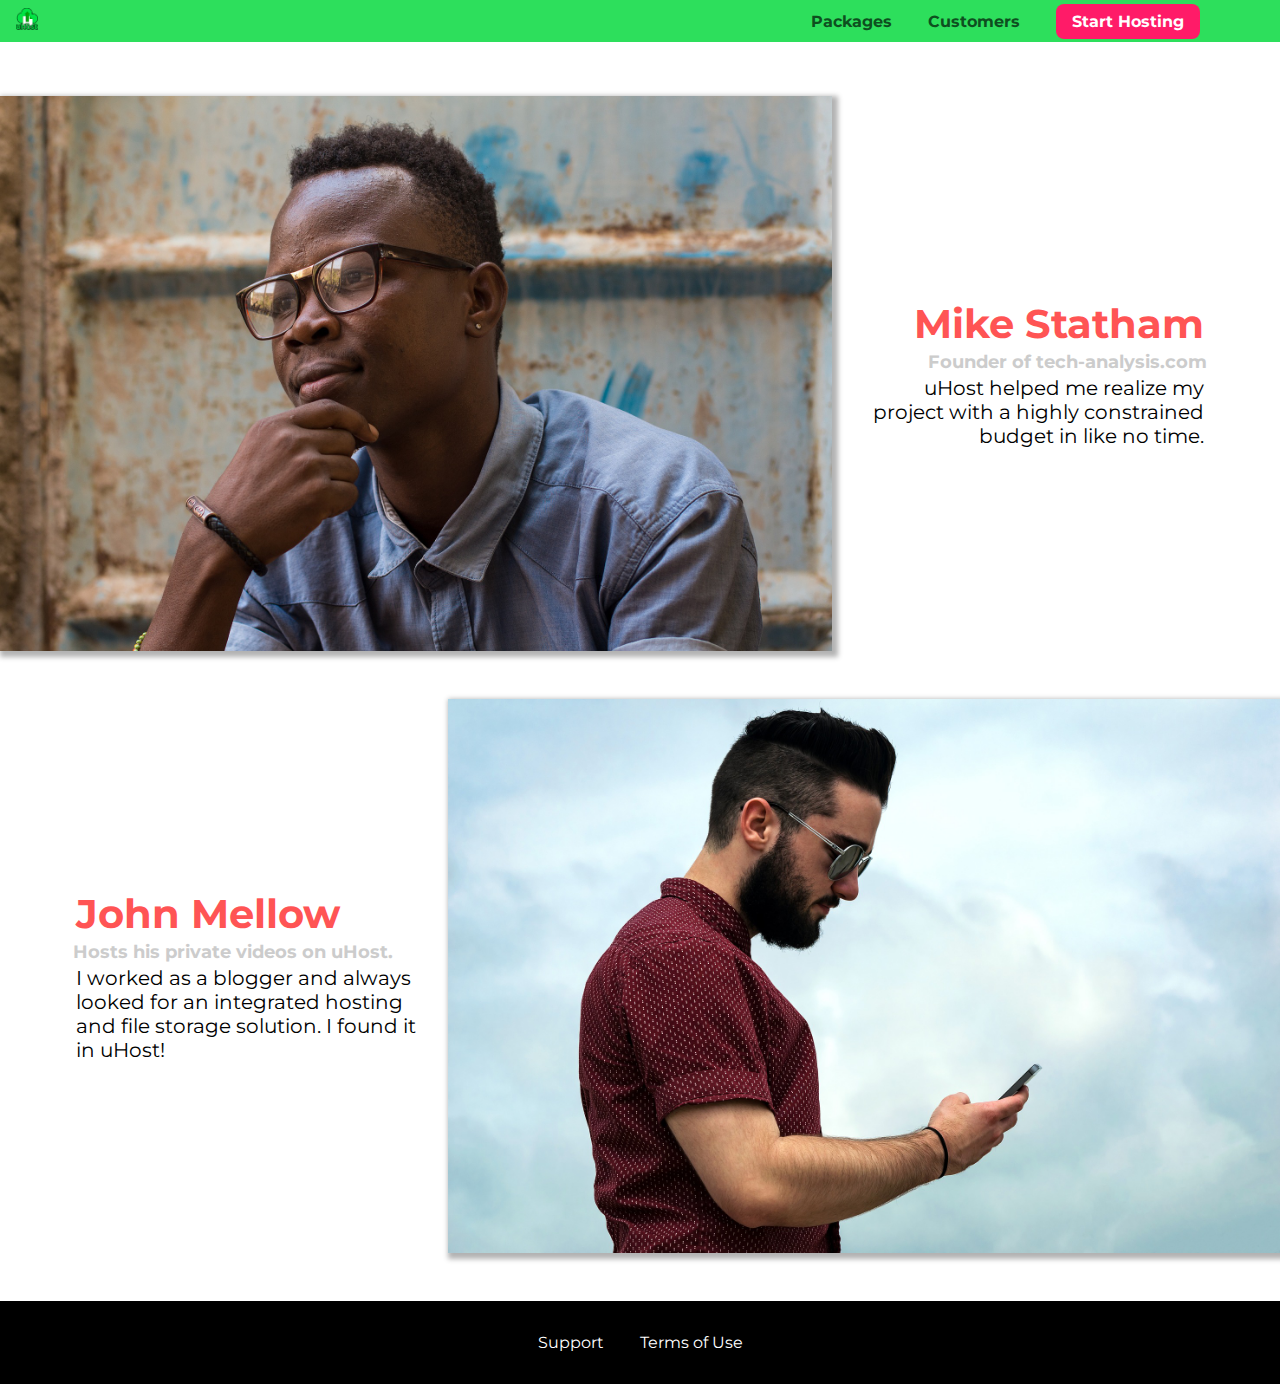
==== customers/index.html @ cd79479f "committing changes" ====
<!DOCTYPE html>
<html lang="en">

<head>
    <meta charset="UTF-8">
    <meta name="viewport" content="width=device-width, initial-scale=1.0">
    <meta http-equiv="X-UA-Compatible" content="ie=edge">
    <title>uHost Customers</title>
    <link rel="shortcut icon" href="../favicon.png">
    <link href="https://fonts.googleapis.com/css?family=Anton|Montserrat:400,700" rel="stylesheet">
    <link rel="stylesheet" href="../shared.css">
    <link rel="stylesheet" href="customers.css">
</head>

<body>
    <header class="main-header">
        <div>
            <a href="../index.html" class="main-header__brand">
                <img src="../img/uhost-icon.png" alt="uHost - Your favorite hosting company">
            </a>
        </div>
        <nav class="main-nav">
            <ul class="main-nav__items">
                <li class="main-nav__item">
                    <a href="../pack/index.html">Packages</a>
                </li>
                <li class="main-nav__item">
                    <a href="../index.html">Customers</a>
                </li>
                <li class="main-nav__item main-nav__item--cta">
                    <a href="start-hosting/index.html">Start Hosting</a>
                </li>
            </ul>
        </nav>
    </header>
    <main>
        <div>
            <div class="testimonial" id="customer-1">
                <div class="testimonial__image-container">
                    <img src="../img/customer-1.jpg" alt="Mike Statham - Customer" class="testimonial__image">
                </div>
                <div class="testimonial__info">
                    <h1 class="testimonial__name">Mike Statham</h1>
                    <h2 class="testimonial__subtitle">Founder of
                        <a href="tech-analysis.com">tech-analysis.com</a>
                    </h2>
                    <p class="testimonial__text">uHost helped me realize my project with a highly constrained budget in like no time.</p>
                </div>
            </div>
            <div class="testimonial" id="customer-2">

                <div class="testimonial__info">
                    <h1 class="testimonial__name">John Mellow</h1>
                    <h2 class="testimonial__subtitle">Hosts his private videos on uHost.
                    </h2>
                    <p class="testimonial__text">I worked as a blogger and always looked for an integrated hosting and file storage solution. I found
                        it in uHost!
                    </p>
                </div>
                <div class="testimonial__image-container">
                    <img src="../img/customer-2.jpg" alt="John Mellow - Customer" class="testimonial__image">
                </div>
            </div>
        </div>
    </main>
    <footer class="main-footer">
        <nav>
            <ul class="main-footer__links">
                <li class="main-footer__link">
                    <a href="#">Support</a>
                </li>
                <li class="main-footer__link">
                    <a href="#">Terms of Use</a>
                </li>
            </ul>
        </nav>
    </footer>
</body>

</html>
---- shared.css ----
* {
  box-sizing: border-box;
}

body {
  font-family: 'Montserrat', sans-serif;
  margin: 0;
}

.main-header {
  width: 100%;
  position: fixed;
  top: 0;
  left: 0;
  background: #2ddf5c;
  padding: 8px 16px;
  z-index: 1;
}

.main-header > div {
  display: inline-block;
  vertical-align: middle;
}

.main-header__brand {
  color: #0e4f1f;
  text-decoration: none;
  font-weight: bold;
  font-size: 22px;
  height: 22px;
  display: inline-block;
}
.main-header__brand img{
  height: 100%;
}

.main-nav {
  display: inline-block;
  text-align: right;
  width: calc(100% - 74px);
  vertical-align: middle;
}

.main-nav__items {
  margin: 0;
  padding: 0;
  list-style: none;
}

.main-nav__item {
  display: inline-block;
  margin: 0 16px;
}

.main-nav__item a {
  text-decoration: none;
  color: #0e4f1f;
  font-weight: bold;
  padding: 3px 0;
}

.main-nav__item a:hover,
.main-nav__item a:active {
  color: white;
  border-bottom: 5px solid white;
}

.main-nav__item--cta a {
  color: white;
  background: #ff1b68;
  padding: 8px 16px;
  border-radius: 8px;
}

.main-nav__item--cta a:hover,
.main-nav__item--cta a:active {
  color: #ff1b68;
  background: white;
  border: none;
}

.main-footer {
  background: black;
  padding: 32px;
  margin-top: 48px;
}

.main-footer__links {
  list-style: none;
  margin: 0;
  padding: 0;
  text-align: center;
}

.main-footer__link {
  display: inline-block;
  margin: 0 16px;
}

.main-footer__link a {
  color: white;
  text-decoration: none;
}

.main-footer__link a:hover,
.main-footer__link a:active {
  color: #ccc;
}

.button {
  background: #0e4f1f;
  color: white;
  font: inherit;
  border: 1.5px solid #0e4f1f;
  padding: 8px;
  border-radius: 8px;
  font-weight: bold;
  cursor: pointer;
}

.button:hover,
.button:active {
  background: white;
  color: #0e4f1f;
}

.button:focus {
  outline: none;
}
---- customers/customers.css ----
.testimonial {
    font-size: 20px;
    margin: 48px 0;
  }
  
  .testimonial__list {
    width: 80%;
    margin: auto;
  }
  
  .testimonial:first-of-type {
    margin-top: 96px;
  }
.testimonial__image-container{
    width: 65%;
    display: inline-block;
    vertical-align: middle;
    box-shadow: 3px 3px 5px 3px rgba(0,0,0,0.3);
}
.testimonial__image{
    width: 100%;
    vertical-align: top;
}

 .testimonial__info {
    text-align: right;
    padding: 14px;
    display: inline-block;
    vertical-align: middle;
    width: 30%;
  }
  
  #customer-2.testimonial {
    text-align: right;
  }
  
  #customer-2 .testimonial__info {
    text-align: left;
  }
  
  .testimonial__name {
    margin: 3px;
    color: #ff5454;
  }
  
  .testimonial__subtitle {
    margin: 0;
    font-size: 18px;
    color: #ccc;
  }
  
  .testimonial__subtitle a {
    color: inherit;
    text-decoration: none;
  }
  
  .testimonial__subtitle a:hover,
  .testimonial__subtitle a:active {
    color: #7a7a7a;
  }
  
  .testimonial__text {
    margin: 3px;
  }
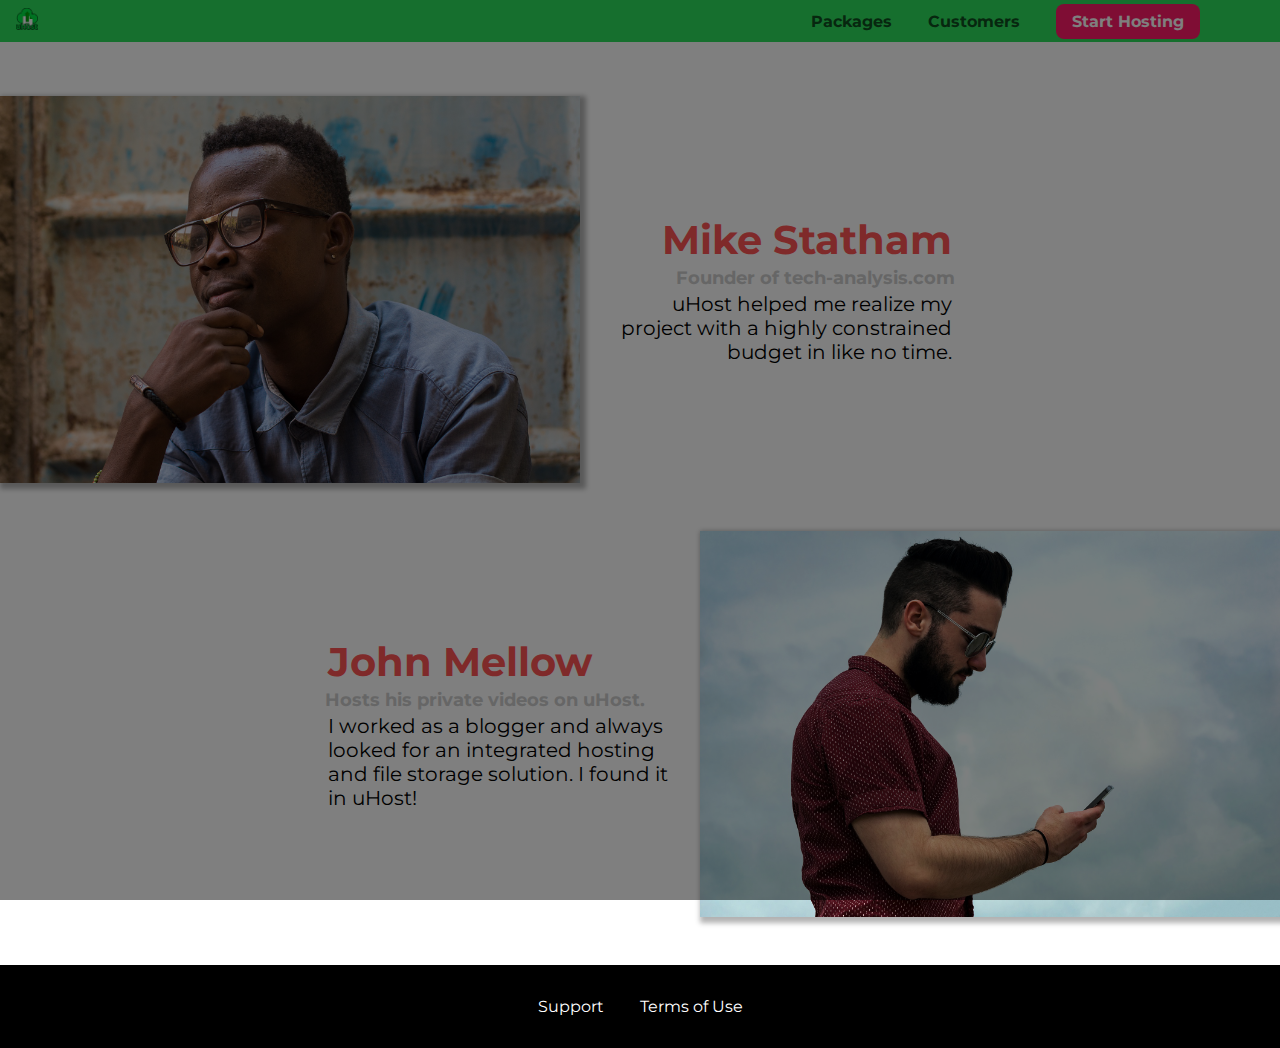
==== commit 9fb4ba86: "committing all changes" ====
--- a/customers/index.html
+++ b/customers/index.html
@@ -13,6 +13,7 @@
 </head>
 
 <body>
+    <div class="backdrop"></div>
     <header class="main-header">
         <div>
             <a href="../index.html" class="main-header__brand">
--- a/shared.css
+++ b/shared.css
@@ -5,8 +5,18 @@
 body {
   font-family: 'Montserrat', sans-serif;
   margin: 0;
+  
 }
-
+.backdrop{
+  position: fixed;
+  top: 0;
+  left: 0;
+  /* visibility: hidden; */
+  z-index: 100;
+  width: 100%;
+  height: 100%;
+  background: rgba(0, 0, 0, 0.5);
+}
 .main-header {
   width: 100%;
   position: fixed;
@@ -45,6 +55,7 @@
   margin: 0;
   padding: 0;
   list-style: none;
+  
 }
 
 .main-nav__item {
--- a/customers/customers.css
+++ b/customers/customers.css
@@ -13,6 +13,7 @@
   }
 .testimonial__image-container{
     width: 65%;
+    max-width: 580px;
     display: inline-block;
     vertical-align: middle;
     box-shadow: 3px 3px 5px 3px rgba(0,0,0,0.3);
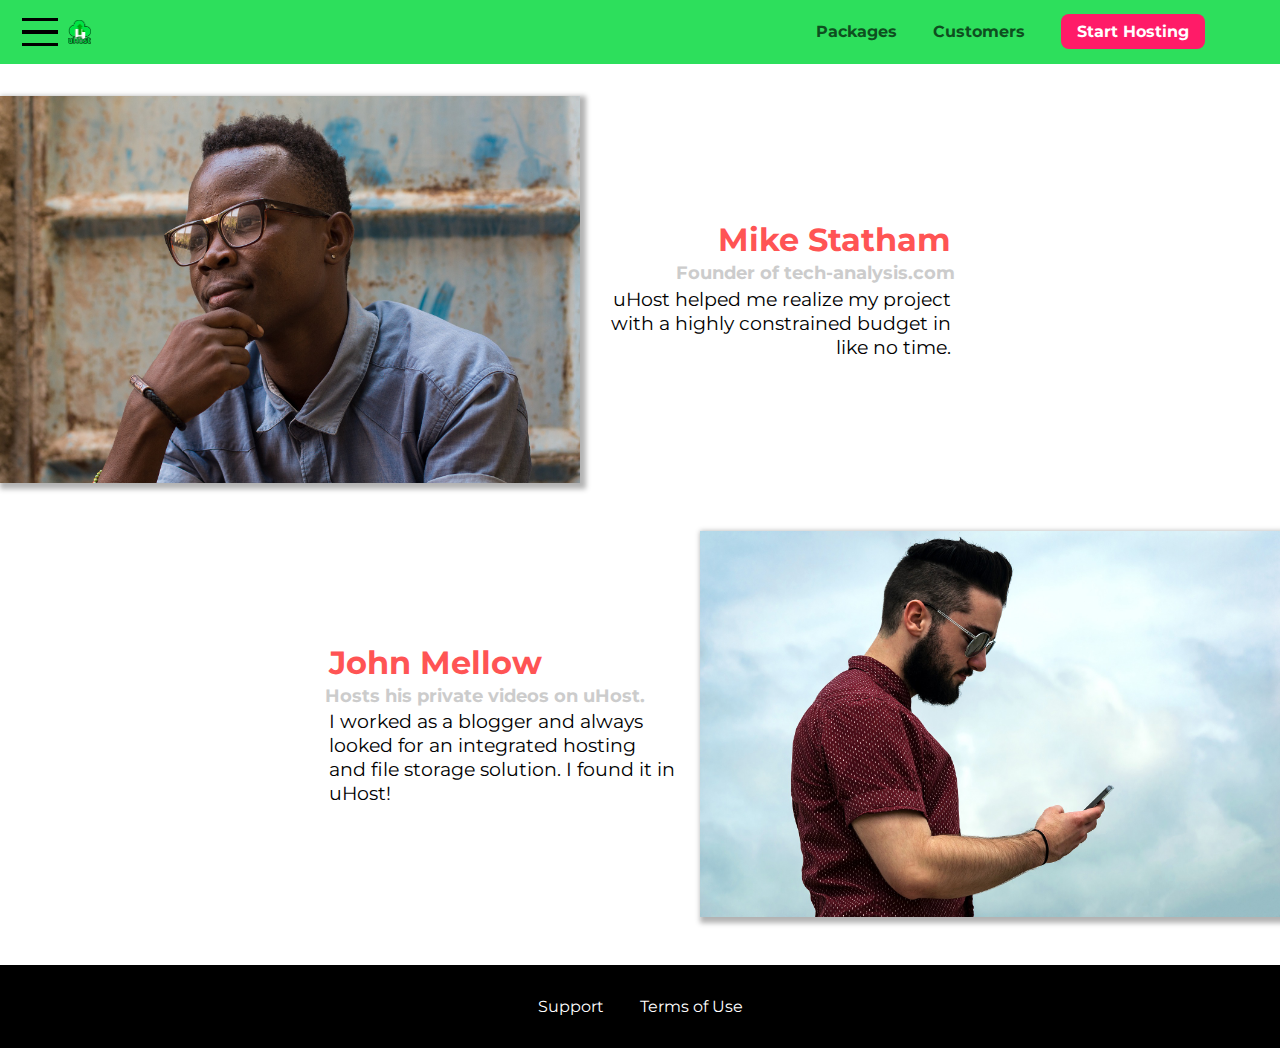
==== commit 356b59dd: "committing js changes" ====
--- a/customers/index.html
+++ b/customers/index.html
@@ -16,6 +16,11 @@
     <div class="backdrop"></div>
     <header class="main-header">
         <div>
+            <button class="toggle-button">
+                <span class="toggle-button__bar"></span>
+                <span class="toggle-button__bar"></span>
+                <span class="toggle-button__bar"></span>
+            </button>
             <a href="../index.html" class="main-header__brand">
                 <img src="../img/uhost-icon.png" alt="uHost - Your favorite hosting company">
             </a>
@@ -34,6 +39,19 @@
             </ul>
         </nav>
     </header>
+    <nav class="mobile-nav">
+        <ul class="mobile-nav__items">
+            <li class="mobile-nav__item">
+                <a href="packages/index.html">Packages</a>
+            </li>
+            <li class="mobile-nav__item">
+                <a href="customers/index.html">Customers</a>
+            </li>
+            <li class="mobile-nav__item mobile-nav__item--cta">
+                <a href="start-hosting/index.html">Start Hosting</a>
+            </li>
+        </ul>
+    </nav>
     <main>
         <div>
             <div class="testimonial" id="customer-1">
@@ -76,6 +94,7 @@
             </ul>
         </nav>
     </footer>
+    <script src="../shared.js"></script>
 </body>
 
 </html>--- a/shared.css
+++ b/shared.css
@@ -5,49 +5,75 @@
 body {
   font-family: 'Montserrat', sans-serif;
   margin: 0;
-  
 }
 .backdrop{
   position: fixed;
+  display: none;
   top: 0;
   left: 0;
-  /* visibility: hidden; */
   z-index: 100;
-  width: 100%;
-  height: 100%;
-  background: rgba(0, 0, 0, 0.5);
-}
+  width: 100vw;
+  height: 100vh;
+  background: rgba(0,0,0,0.5);
+}
+
 .main-header {
   width: 100%;
   position: fixed;
   top: 0;
   left: 0;
   background: #2ddf5c;
-  padding: 8px 16px;
+  padding: 0.5rem 1rem;
   z-index: 1;
 }
 
 .main-header > div {
   display: inline-block;
   vertical-align: middle;
+}
+
+.toggle-button {
+  width: 3rem;
+  background: transparent;
+  border: none;
+  cursor: pointer;
+  padding-top: 0;
+  padding-bottom: 0;
+  vertical-align: middle;
+}
+
+.toggle-button:focus {
+  outline: none;
+}
+
+.toggle-button__bar {
+  width: 100%;
+  height: 0.2rem;
+  background: black;
+  display: block;
+  margin: 0.6rem 0;
 }
 
 .main-header__brand {
   color: #0e4f1f;
   text-decoration: none;
   font-weight: bold;
-  font-size: 22px;
-  height: 22px;
-  display: inline-block;
-}
-.main-header__brand img{
+  font-size: 1.5rem;
+  height: 1.5rem;
+  /* width: 20px; */
+  display: inline-block;
+  vertical-align: middle;
+}
+
+.main-header__brand img {
   height: 100%;
+  /* width: 100%; */
 }
 
 .main-nav {
   display: inline-block;
   text-align: right;
-  width: calc(100% - 74px);
+  width: calc(100% - 122px);
   vertical-align: middle;
 }
 
@@ -55,19 +81,19 @@
   margin: 0;
   padding: 0;
   list-style: none;
-  
 }
 
 .main-nav__item {
   display: inline-block;
-  margin: 0 16px;
-}
-
-.main-nav__item a {
+  margin: 0 1rem;
+}
+
+.main-nav__item a,
+.mobile-nav__item a {
   text-decoration: none;
   color: #0e4f1f;
   font-weight: bold;
-  padding: 3px 0;
+  padding: 0.2rem 0;
 }
 
 .main-nav__item a:hover,
@@ -76,15 +102,18 @@
   border-bottom: 5px solid white;
 }
 
-.main-nav__item--cta a {
+.main-nav__item--cta a,
+.mobile-nav__item--cta a {
   color: white;
   background: #ff1b68;
-  padding: 8px 16px;
+  padding: 0.5rem 1rem;
   border-radius: 8px;
 }
 
 .main-nav__item--cta a:hover,
-.main-nav__item--cta a:active {
+.main-nav__item--cta a:active,
+.mobile-nav__item--cta a:hover,
+.mobile-nav__item--cta a:active {
   color: #ff1b68;
   background: white;
   border: none;
@@ -92,8 +121,8 @@
 
 .main-footer {
   background: black;
-  padding: 32px;
-  margin-top: 48px;
+  padding: 2rem;
+  margin-top: 3rem;
 }
 
 .main-footer__links {
@@ -105,7 +134,7 @@
 
 .main-footer__link {
   display: inline-block;
-  margin: 0 16px;
+  margin: 0 1rem;
 }
 
 .main-footer__link a {
@@ -118,12 +147,40 @@
   color: #ccc;
 }
 
+.mobile-nav {
+  display: none;
+  position: fixed;
+  z-index: 101;
+  top: 0;
+  left: 0;
+  background: white;
+  width: 80%;
+  height: 100vh;
+}
+
+.mobile-nav__items {
+  width: 90%;
+  height: 100%;
+  list-style: none;
+  margin: 10% auto;
+  padding: 0;
+  text-align: center;
+}
+
+.mobile-nav__item {
+  margin: 1rem 0;
+}
+
+.mobile-nav__item a {
+  font-size: 1.5rem;
+}
+
 .button {
   background: #0e4f1f;
   color: white;
   font: inherit;
   border: 1.5px solid #0e4f1f;
-  padding: 8px;
+  padding: 0.5rem;
   border-radius: 8px;
   font-weight: bold;
   cursor: pointer;
@@ -138,3 +195,7 @@
 .button:focus {
   outline: none;
 }
+
+.open {
+    display: block !important;
+}
--- a/customers/customers.css
+++ b/customers/customers.css
@@ -1,6 +1,6 @@
 .testimonial {
-    font-size: 20px;
-    margin: 48px 0;
+    font-size: 1.2em;
+    margin: 3rem 0;
   }
   
   .testimonial__list {
@@ -9,7 +9,7 @@
   }
   
   .testimonial:first-of-type {
-    margin-top: 96px;
+    margin-top: 6rem;
   }
 .testimonial__image-container{
     width: 65%;
@@ -25,7 +25,7 @@
 
  .testimonial__info {
     text-align: right;
-    padding: 14px;
+    padding: 0.9rem;
     display: inline-block;
     vertical-align: middle;
     width: 30%;
@@ -40,13 +40,14 @@
   }
   
   .testimonial__name {
-    margin: 3px;
+    margin: 0.2rem;
     color: #ff5454;
+    font-size: 2rem;
   }
   
   .testimonial__subtitle {
     margin: 0;
-    font-size: 18px;
+    font-size: 1.1rem;
     color: #ccc;
   }
   
@@ -61,7 +62,7 @@
   }
   
   .testimonial__text {
-    margin: 3px;
+    margin: 0.2rem;
   }
   
   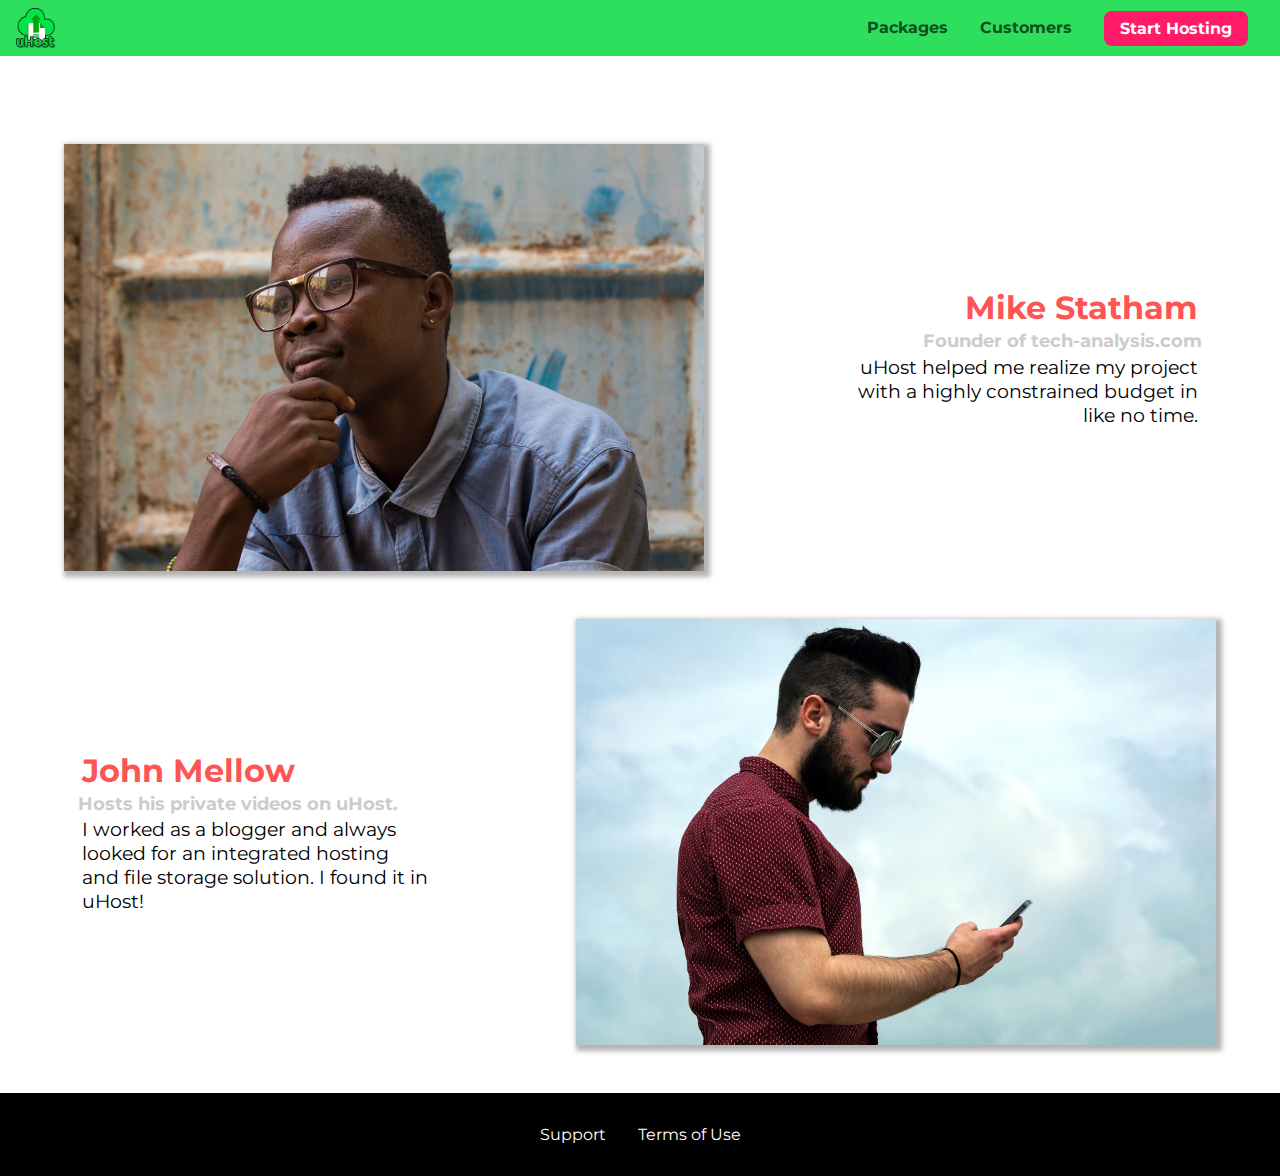
==== commit 7b89c58c: "commit grid changes" ====
--- a/customers/index.html
+++ b/customers/index.html
@@ -5,11 +5,13 @@
     <meta charset="UTF-8">
     <meta name="viewport" content="width=device-width, initial-scale=1.0">
     <meta http-equiv="X-UA-Compatible" content="ie=edge">
+    <meta name="viewport" content="width=device-width, initial-scale = 1.0" >
     <title>uHost Customers</title>
     <link rel="shortcut icon" href="../favicon.png">
     <link href="https://fonts.googleapis.com/css?family=Anton|Montserrat:400,700" rel="stylesheet">
     <link rel="stylesheet" href="../shared.css">
     <link rel="stylesheet" href="customers.css">
+    <link rel="stylesheet" href="query.css">
 </head>
 
 <body>
@@ -34,7 +36,7 @@
                     <a href="../index.html">Customers</a>
                 </li>
                 <li class="main-nav__item main-nav__item--cta">
-                    <a href="start-hosting/index.html">Start Hosting</a>
+                    <a href="../start-hosting/index.html">Start Hosting</a>
                 </li>
             </ul>
         </nav>
--- a/shared.css
+++ b/shared.css
@@ -1,4 +1,4 @@
-* {
+/* * {
   box-sizing: border-box;
 }
 
@@ -60,7 +60,7 @@
   font-weight: bold;
   font-size: 1.5rem;
   height: 1.5rem;
-  /* width: 20px; */
+  width: 20px;
   display: inline-block;
   vertical-align: middle;
 }
@@ -68,8 +68,8 @@
 .main-header__brand img {
   height: 100%;
   /* width: 100%; */
-}
-
+/* } */
+/* 
 .main-nav {
   display: inline-block;
   text-align: right;
@@ -198,4 +198,252 @@
 
 .open {
     display: block !important;
-}
+}  */
+
+
+
+
+
+
+* {
+  box-sizing: border-box;
+}
+
+body {
+  font-family: "Montserrat", sans-serif;
+  margin: 0;
+}
+
+main {
+  min-height: calc(100vh - 3.5rem - 8rem);
+  margin-top: 3.5rem;
+}
+
+.backdrop {
+  position: fixed;
+  display: none;
+  top: 0;
+  left: 0;
+  z-index: 100;
+  width: 100vw;
+  height: 100vh;
+  background: rgba(0, 0, 0, 0.5);
+}
+
+.main-header {
+  width: 100%;
+  position: fixed;
+  top: 0;
+  left: 0;
+  background: #2ddf5c;
+  padding: 0.5rem 1rem;
+  z-index: 60;
+  display: flex;
+  flex-direction: row;
+  align-items: center;
+  justify-content: space-between;
+}
+
+/* .main-header > div {
+  display: inline-block;
+  vertical-align: middle;
+} */
+
+.toggle-button {
+  width: 3rem;
+  background: transparent;
+  border: none;
+  cursor: pointer;
+  padding-top: 0;
+  padding-bottom: 0;
+  vertical-align: middle;
+}
+
+.toggle-button:focus {
+  outline: none;
+}
+
+.toggle-button__bar {
+  width: 100%;
+  height: 0.2rem;
+  background: black;
+  display: block;
+  margin: 0.6rem 0;
+}
+
+.main-header__brand {
+  color: #0e4f1f;
+  text-decoration: none;
+  font-weight: bold;
+  
+  /* width: 20px; */
+  /* display: inline-block;
+  vertical-align: middle; */
+}
+
+.main-header__brand img {
+  height: 2.5rem;
+  vertical-align: middle;
+  /* width: 100%; */
+}
+
+.main-nav {
+  display: none;
+}
+
+.main-nav__items {
+  margin: 0;
+  padding: 0;
+  list-style: none;
+  display: flex;
+  /* justify-content: flex-end; */
+}
+
+.main-nav__item {
+  /* display: inline-block; */
+  margin: 0 1rem;
+}
+
+.main-nav__item a,
+.mobile-nav__item a {
+  text-decoration: none;
+  color: #0e4f1f;
+  font-weight: bold;
+  padding: 0.2rem 0;
+}
+
+.main-nav__item a:hover,
+.main-nav__item a:active {
+  color: white;
+  border-bottom: 5px solid white;
+}
+
+.main-nav__item--cta a,
+.mobile-nav__item--cta a {
+  color: white;
+  background: #ff1b68;
+  padding: 0.5rem 1rem;
+  border-radius: 8px;
+}
+
+.main-nav__item--cta a:hover,
+.main-nav__item--cta a:active,
+.mobile-nav__item--cta a:hover,
+.mobile-nav__item--cta a:active {
+  color: #ff1b68;
+  background: white;
+  border: none;
+}
+
+@media (min-width: 40rem) {
+  .toggle-button {
+    display: none;
+  }
+
+  .main-nav {
+    display: flex;
+    /* text-align: right;
+    width: calc(100% - 44px);
+    vertical-align: middle; */
+  }
+}
+
+.main-footer {
+  background: black;
+  padding: 2rem;
+  margin-top: 3rem;
+}
+
+.main-footer__links {
+  list-style: none;
+  margin: 0;
+  padding: 0;
+  /* text-align: center; */
+  display: flex;
+  flex-direction: column;
+  align-items: center;
+}
+
+.main-footer__link {
+  /* display: block; */
+  margin: 0.5rem 0;
+}
+
+.main-footer__link a {
+  color: white;
+  text-decoration: none;
+}
+
+.main-footer__link a:hover,
+.main-footer__link a:active {
+  color: #ccc;
+}
+
+.mobile-nav {
+  display: none;
+  position: fixed;
+  z-index: 101;
+  top: 0;
+  left: 0;
+  background: white;
+  width: 80%;
+  height: 100vh;
+}
+
+.mobile-nav__items {
+  width: 90%;
+  height: 100%;
+  list-style: none;
+  margin: 0 auto;
+  padding: 0;
+  /* text-align: center; */
+  display: flex;
+  flex-direction: column;
+  justify-content: center;
+  align-items: center;
+}
+
+.mobile-nav__item {
+  margin: 1rem 0;
+}
+
+.mobile-nav__item a {
+  font-size: 1.5rem;
+}
+
+.button {
+  background: #0e4f1f;
+  color: white;
+  font: inherit;
+  border: 1.5px solid #0e4f1f;
+  padding: 0.5rem;
+  border-radius: 8px;
+  font-weight: bold;
+  cursor: pointer;
+}
+
+.button:hover,
+.button:active {
+  background: white;
+  color: #0e4f1f;
+}
+
+.button:focus {
+  outline: none;
+}
+
+.open {
+    display: block !important;
+}
+
+@media (min-width: 40rem) {
+  .main-footer__link {
+    /* display: inline-block; */
+    margin: 0 1rem;
+  }
+  .main-footer__links {
+    /* display: inline-block; */
+    flex-direction: row;
+    justify-content: center;
+  }
+}
--- a/customers/customers.css
+++ b/customers/customers.css
@@ -1,4 +1,4 @@
-.testimonial {
+/* .testimonial {
     font-size: 1.2em;
     margin: 3rem 0;
   }
@@ -63,6 +63,100 @@
   
   .testimonial__text {
     margin: 0.2rem;
+  } */
+  
+  
+
+
+
+
+
+
+
+  
+  main {
+    padding-top: 2.5rem;
   }
   
-  +  .testimonial {
+      font-size: 1.2rem;
+    }
+    
+    /*.testimonial__list {
+      width: 80%;
+      margin: auto;
+    }*/
+  
+    .testimonial__image-container {
+      width: 100%;
+      max-width: 40rem;
+      box-shadow: 3px 3px 5px 3px rgba(0,0,0,0.3);
+    }
+  
+    .testimonial__image {
+      width: 100%;
+      vertical-align: top;
+    }
+    
+    .testimonial__info {
+      text-align: right;
+      padding: 0.9rem;
+    }
+    
+    #customer-2.testimonial {
+      text-align: right;
+    }
+    
+    #customer-2 .testimonial__info {
+      text-align: left;
+    }
+    
+    .testimonial__name {
+      margin: 0.2rem;
+      color: #ff5454;
+      font-size: 2rem;
+    }
+    
+    .testimonial__subtitle {
+      margin: 0;
+      font-size: 1.1rem;
+      color: #ccc;
+    }
+    
+    .testimonial__subtitle a {
+      color: inherit;
+      text-decoration: none;
+    }
+    
+    .testimonial__subtitle a:hover,
+    .testimonial__subtitle a:active {
+      color: #7a7a7a;
+    }
+  
+    .testimonial__text {
+      margin: 0.2rem;
+    }
+  
+    @media (min-width: 40rem) {
+      .testimonial {
+        margin: 3rem auto;
+        max-width: 1500px;
+        display: flex;
+        align-items: center;
+        justify-content: space-around;
+      }
+  
+      .testimonial__image-container {
+        
+        width: 66%;
+      }
+  
+      .testimonial__info {
+        display: inline-block;
+        vertical-align: middle;
+        width: 30%;
+      }
+      
+    }
+    
+    